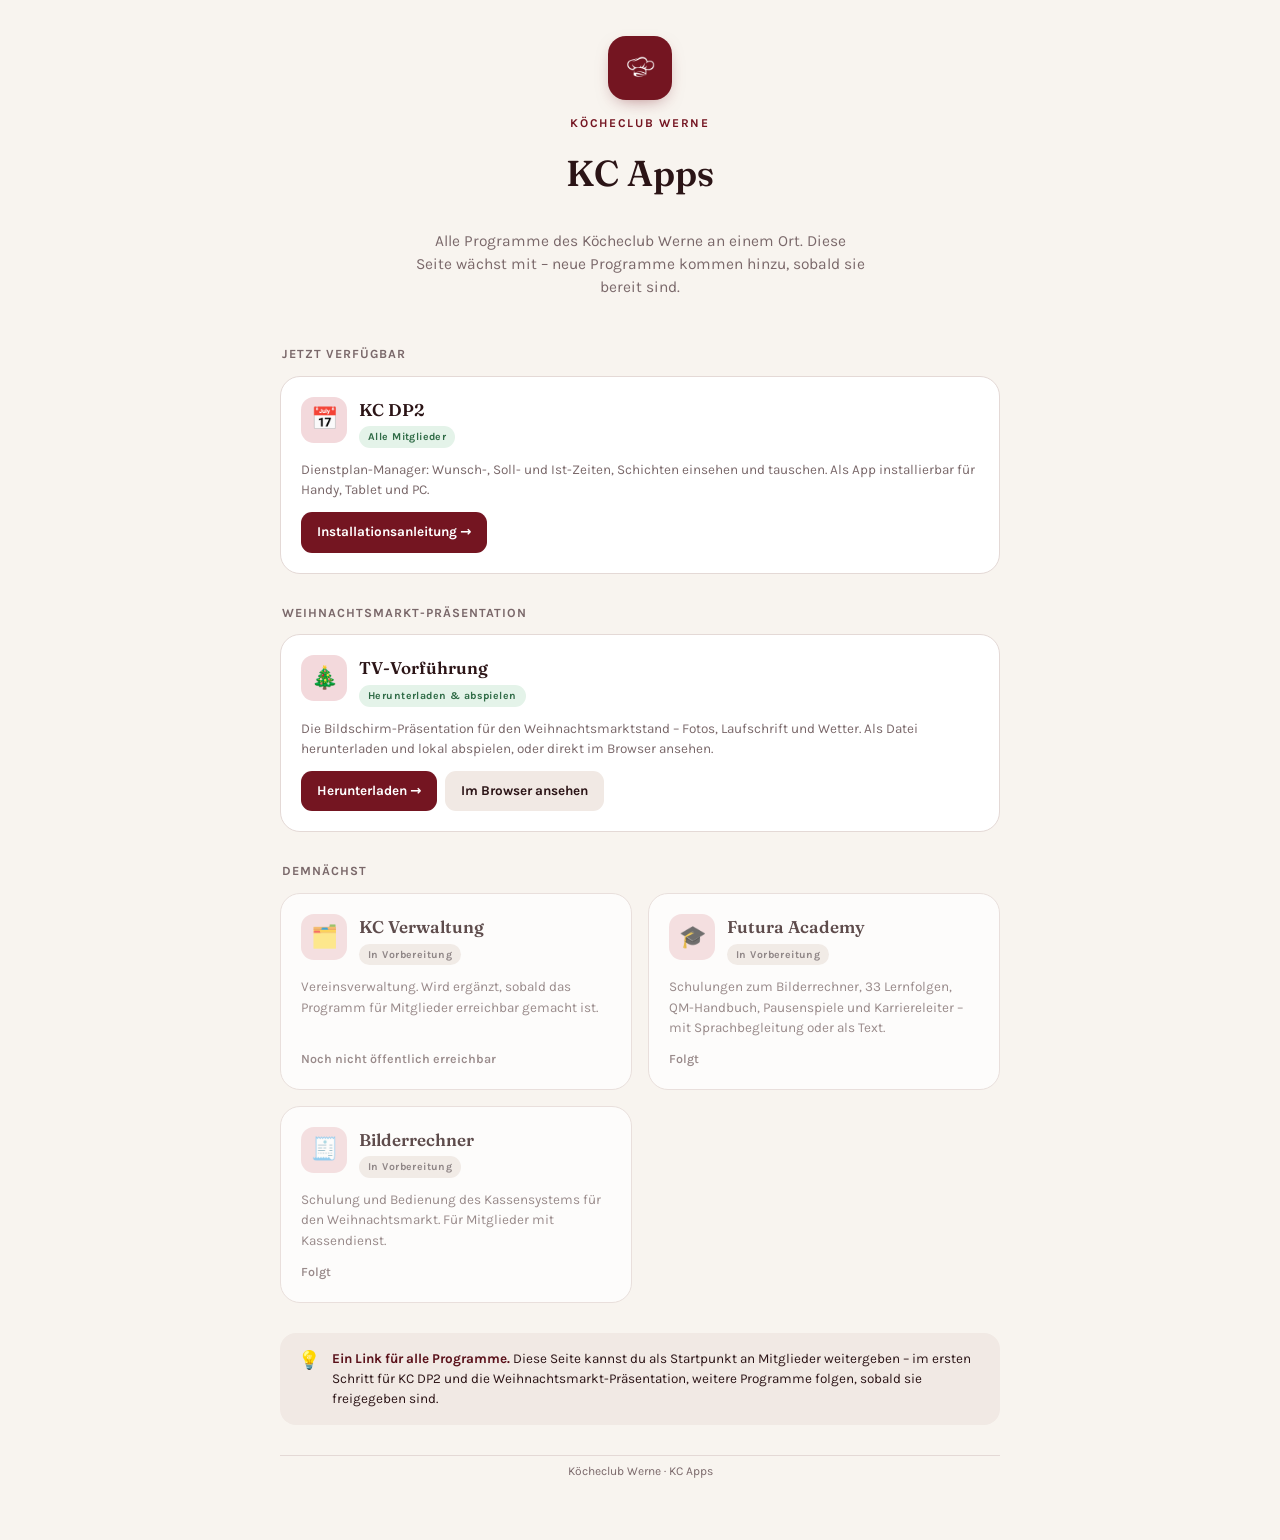
==== index.html @ c74a0f67 "KC Apps: zentrale Startseite fuer alle Koecheclub-Werne-Programme - index.html: Uebersicht aller Pro" ====
<!doctype html>
<html lang="de">
<head>
<meta charset="utf-8">
<meta name="viewport" content="width=device-width,initial-scale=1">
<title>KC Apps</title>
<link rel="preconnect" href="https://fonts.googleapis.com">
<link rel="preconnect" href="https://fonts.gstatic.com" crossorigin>
<link rel="stylesheet" href="https://fonts.googleapis.com/css2?family=Fraunces:opsz,wght@9..144,500;9..144,600;9..144,700&family=Karla:wght@400;500;600;700&display=swap">
<style>
  :root{
    --bg:#f8f4ef;
    --surface:#ffffff;
    --surface-2:#f1e9e4;
    --border:#e4d9d6;
    --text:#2b1416;
    --text-muted:#7a686a;
    --accent:#741521;
    --accent-strong:#591019;
    --accent-soft:#f3d9dc;
    --accent-ink:#ffffff;
    --focus:#a3495a;
    --badge-all:#2f6b46;--badge-all-bg:#e4f3e9;
    --badge-role:#8a5a0f;--badge-role-bg:#fdf1de;
    --badge-soon:#6d6264;--badge-soon-bg:#efe8e4;
  }
  @media (prefers-color-scheme: dark){
    :root:not([data-theme="light"]){
      --bg:#1c1214;--surface:#241619;--surface-2:#2c1a1e;--border:#3d262a;
      --text:#f3e9e7;--text-muted:#c1a3a6;
      --accent:#ef8598;--accent-strong:#f6aab6;--accent-soft:#3a2226;--accent-ink:#2b1416;
      --focus:#f6aab6;
      --badge-all:#8fd4a8;--badge-all-bg:#1c3324;
      --badge-role:#f0c584;--badge-role-bg:#3a2c14;
      --badge-soon:#b7a6a8;--badge-soon-bg:#2e2023;
    }
  }
  :root[data-theme="dark"]{
    --bg:#1c1214;--surface:#241619;--surface-2:#2c1a1e;--border:#3d262a;
    --text:#f3e9e7;--text-muted:#c1a3a6;
    --accent:#ef8598;--accent-strong:#f6aab6;--accent-soft:#3a2226;--accent-ink:#2b1416;
    --focus:#f6aab6;
    --badge-all:#8fd4a8;--badge-all-bg:#1c3324;
    --badge-role:#f0c584;--badge-role-bg:#3a2c14;
    --badge-soon:#b7a6a8;--badge-soon-bg:#2e2023;
  }

  *{box-sizing:border-box}
  body{margin:0;background:var(--bg);color:var(--text);font-family:"Karla",system-ui,-apple-system,"Segoe UI",sans-serif;line-height:1.5}
  h1,h2,h3{font-family:"Fraunces",Georgia,serif;text-wrap:balance;margin:0}
  .page{max-width:760px;margin:0 auto;padding:28px 20px 60px;display:flex;flex-direction:column;gap:30px}

  .hero{display:flex;flex-direction:column;align-items:center;text-align:center;gap:14px;padding-top:8px}
  .mark{width:64px;height:64px;border-radius:18px;background:var(--accent);color:var(--accent-ink);display:grid;place-items:center;box-shadow:0 6px 18px -8px color-mix(in srgb, var(--accent) 60%, transparent)}
  .mark img{width:38px;height:auto;display:block}
  .eyebrow{font-size:12px;font-weight:700;letter-spacing:.14em;text-transform:uppercase;color:var(--accent)}
  h1{font-size:clamp(28px,5vw,36px);font-weight:600}
  .sub{max-width:50ch;color:var(--text-muted);font-size:15.5px}

  .section-label{font-size:12.5px;font-weight:700;letter-spacing:.08em;text-transform:uppercase;color:var(--text-muted);padding-left:2px}

  .apps{display:grid;grid-template-columns:1fr 1fr;gap:16px}
  .apps.single{grid-template-columns:1fr}
  @media (max-width:600px){.apps{grid-template-columns:1fr}}

  .card{
    background:var(--surface);border:1px solid var(--border);border-radius:20px;
    padding:20px;display:flex;flex-direction:column;gap:12px;
  }
  .card-top{display:flex;align-items:flex-start;gap:12px}
  .card-icon{width:46px;height:46px;border-radius:13px;background:var(--accent-soft);display:grid;place-items:center;font-size:22px;flex:none}
  .card-heading{display:flex;flex-direction:column;gap:4px;min-width:0}
  .card-heading h2{font-size:17px;font-weight:600}
  .badge{align-self:flex-start;font-size:10.5px;font-weight:700;letter-spacing:.04em;padding:3px 9px;border-radius:999px}
  .badge.all{color:var(--badge-all);background:var(--badge-all-bg)}
  .badge.role{color:var(--badge-role);background:var(--badge-role-bg)}
  .badge.soon{color:var(--badge-soon);background:var(--badge-soon-bg)}
  .card p.desc{margin:0;font-size:13.5px;color:var(--text-muted);flex:1}
  .card-actions{display:flex;gap:8px;flex-wrap:wrap;margin-top:auto}
  .btn{
    display:inline-flex;align-items:center;gap:6px;background:var(--accent);color:var(--accent-ink);
    text-decoration:none;font-weight:700;font-size:13.5px;padding:10px 16px;border-radius:11px;border:0;cursor:pointer;
  }
  .btn:hover{background:var(--accent-strong)}
  .btn:focus-visible{outline:3px solid var(--focus);outline-offset:2px}
  .btn.secondary{background:var(--surface-2);color:var(--text)}

  .card.soon{opacity:.75}
  .card.soon .card-actions{color:var(--text-muted);font-size:12.5px;font-weight:600}

  .note{
    display:flex;gap:12px;background:var(--surface-2);border-radius:16px;padding:16px 18px;
    font-size:13.5px;color:var(--text)
  }
  .note b{color:var(--accent-strong)}
  .note-icon{font-size:18px;line-height:1.3}

  footer{text-align:center;color:var(--text-muted);font-size:12px;padding-top:6px;border-top:1px solid var(--border)}
</style>

<div class="page">

  <div class="hero">
    <div class="mark"><img src="assets/kc-kochmuetze-weiss.webp" alt="Köcheclub Werne Logo"></div>
    <div class="eyebrow">Köcheclub Werne</div>
    <h1>KC Apps</h1>
    <p class="sub">Alle Programme des Köcheclub Werne an einem Ort. Diese Seite wächst mit – neue Programme kommen hinzu, sobald sie bereit sind.</p>
  </div>

  <div>
    <div class="section-label" style="margin-bottom:12px">Jetzt verfügbar</div>
    <div class="apps single">

      <div class="card">
        <div class="card-top">
          <div class="card-icon">📅</div>
          <div class="card-heading">
            <h2>KC DP2</h2>
            <span class="badge all">Alle Mitglieder</span>
          </div>
        </div>
        <p class="desc">Dienstplan-Manager: Wunsch-, Soll- und Ist-Zeiten, Schichten einsehen und tauschen. Als App installierbar für Handy, Tablet und PC.</p>
        <div class="card-actions">
          <a class="btn" href="dp2/">Installationsanleitung →</a>
        </div>
      </div>

    </div>
  </div>

  <div>
    <div class="section-label" style="margin-bottom:12px">Weihnachtsmarkt-Präsentation</div>
    <div class="apps single">

      <div class="card">
        <div class="card-top">
          <div class="card-icon">🎄</div>
          <div class="card-heading">
            <h2>TV-Vorführung</h2>
            <span class="badge all">Herunterladen &amp; abspielen</span>
          </div>
        </div>
        <p class="desc">Die Bildschirm-Präsentation für den Weihnachtsmarktstand – Fotos, Laufschrift und Wetter. Als Datei herunterladen und lokal abspielen, oder direkt im Browser ansehen.</p>
        <div class="card-actions">
          <a class="btn" href="https://github.com/Sire65/WM-Pr-s./archive/refs/heads/main.zip">Herunterladen →</a>
          <a class="btn secondary" href="https://sire65.github.io/WM-Pr-s./KC_TV_START.html" target="_blank" rel="noopener">Im Browser ansehen</a>
        </div>
      </div>

    </div>
  </div>

  <div>
    <div class="section-label" style="margin-bottom:12px">Demnächst</div>
    <div class="apps">

      <div class="card soon">
        <div class="card-top">
          <div class="card-icon">🗂️</div>
          <div class="card-heading">
            <h2>KC Verwaltung</h2>
            <span class="badge soon">In Vorbereitung</span>
          </div>
        </div>
        <p class="desc">Vereinsverwaltung. Wird ergänzt, sobald das Programm für Mitglieder erreichbar gemacht ist.</p>
        <div class="card-actions">Noch nicht öffentlich erreichbar</div>
      </div>

      <div class="card soon">
        <div class="card-top">
          <div class="card-icon">🎓</div>
          <div class="card-heading">
            <h2>Futura Academy</h2>
            <span class="badge soon">In Vorbereitung</span>
          </div>
        </div>
        <p class="desc">Schulungen zum Bilderrechner, 33 Lernfolgen, QM-Handbuch, Pausenspiele und Karriereleiter – mit Sprachbegleitung oder als Text.</p>
        <div class="card-actions">Folgt</div>
      </div>

      <div class="card soon">
        <div class="card-top">
          <div class="card-icon">🧾</div>
          <div class="card-heading">
            <h2>Bilderrechner</h2>
            <span class="badge soon">In Vorbereitung</span>
          </div>
        </div>
        <p class="desc">Schulung und Bedienung des Kassensystems für den Weihnachtsmarkt. Für Mitglieder mit Kassendienst.</p>
        <div class="card-actions">Folgt</div>
      </div>

    </div>
  </div>

  <div class="note">
    <div class="note-icon">💡</div>
    <div><b>Ein Link für alle Programme.</b> Diese Seite kannst du als Startpunkt an Mitglieder weitergeben – im ersten Schritt für KC DP2 und die Weihnachtsmarkt-Präsentation, weitere Programme folgen, sobald sie freigegeben sind.</div>
  </div>

  <footer>Köcheclub Werne · KC Apps</footer>

</div>

</body>
</html>
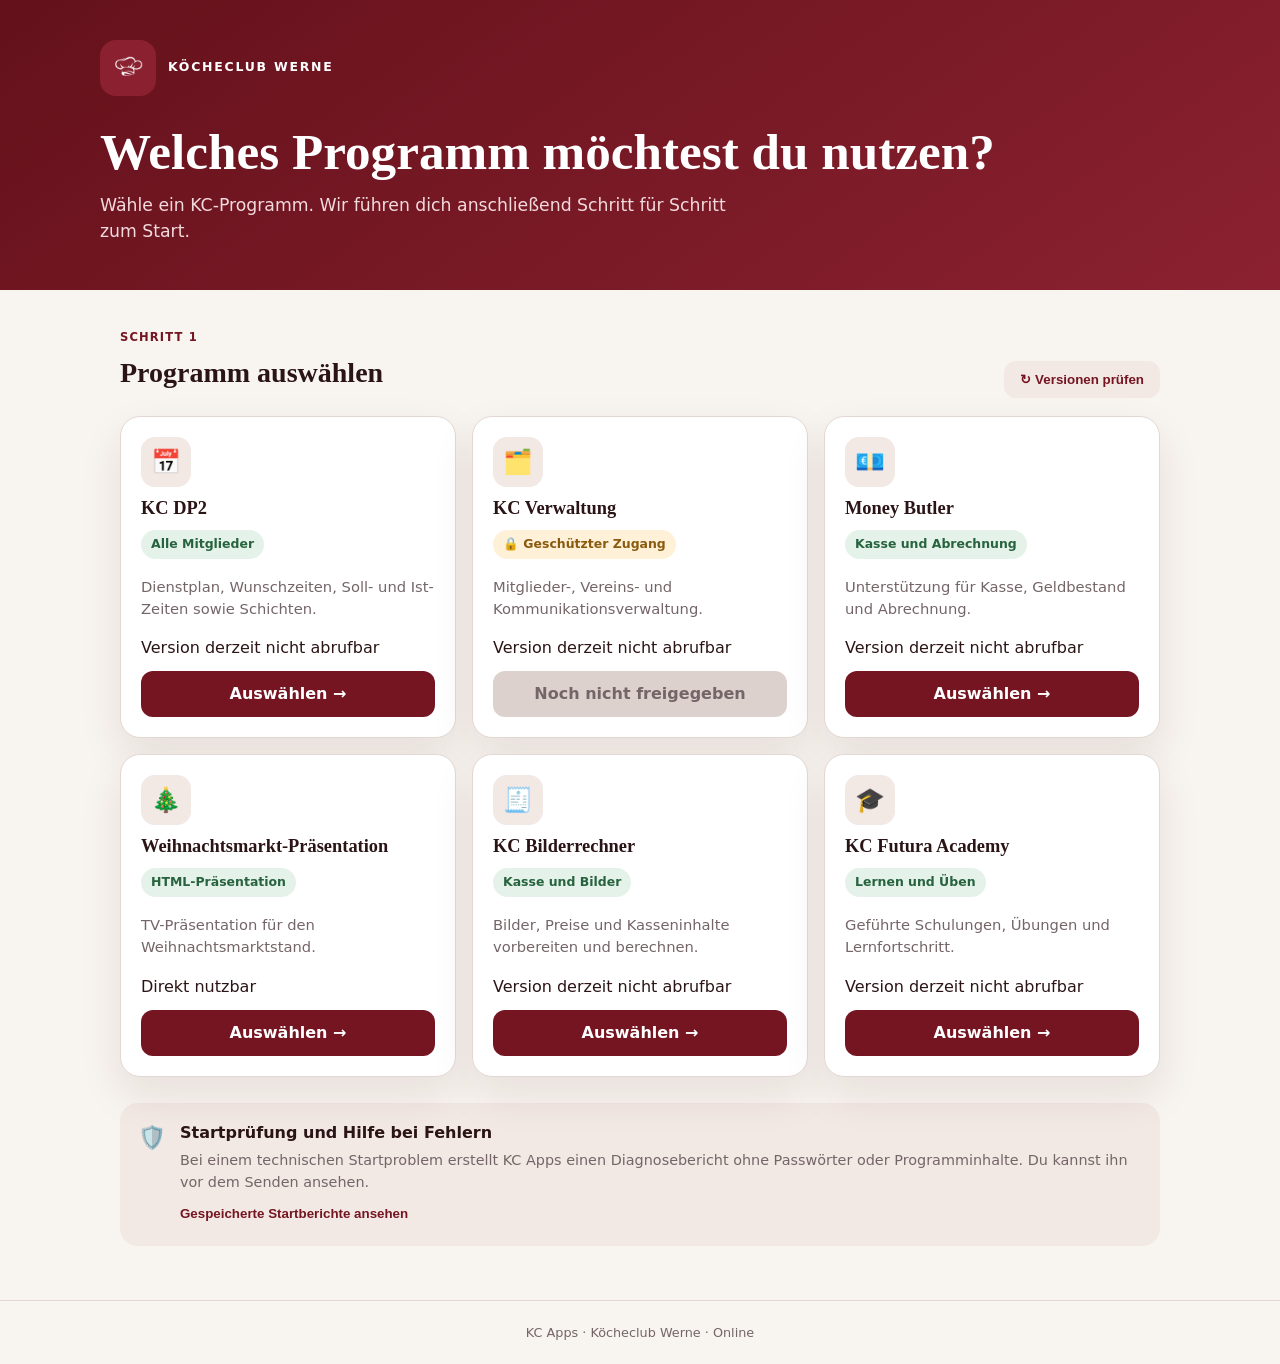
==== commit ba6fe6fc: "Build common KC program launcher" ====
--- a/index.html
+++ b/index.html
@@ -1,206 +1 @@
-<!doctype html>
-<html lang="de">
-<head>
-<meta charset="utf-8">
-<meta name="viewport" content="width=device-width,initial-scale=1">
-<title>KC Apps</title>
-<link rel="preconnect" href="https://fonts.googleapis.com">
-<link rel="preconnect" href="https://fonts.gstatic.com" crossorigin>
-<link rel="stylesheet" href="https://fonts.googleapis.com/css2?family=Fraunces:opsz,wght@9..144,500;9..144,600;9..144,700&family=Karla:wght@400;500;600;700&display=swap">
-<style>
-  :root{
-    --bg:#f8f4ef;
-    --surface:#ffffff;
-    --surface-2:#f1e9e4;
-    --border:#e4d9d6;
-    --text:#2b1416;
-    --text-muted:#7a686a;
-    --accent:#741521;
-    --accent-strong:#591019;
-    --accent-soft:#f3d9dc;
-    --accent-ink:#ffffff;
-    --focus:#a3495a;
-    --badge-all:#2f6b46;--badge-all-bg:#e4f3e9;
-    --badge-role:#8a5a0f;--badge-role-bg:#fdf1de;
-    --badge-soon:#6d6264;--badge-soon-bg:#efe8e4;
-  }
-  @media (prefers-color-scheme: dark){
-    :root:not([data-theme="light"]){
-      --bg:#1c1214;--surface:#241619;--surface-2:#2c1a1e;--border:#3d262a;
-      --text:#f3e9e7;--text-muted:#c1a3a6;
-      --accent:#ef8598;--accent-strong:#f6aab6;--accent-soft:#3a2226;--accent-ink:#2b1416;
-      --focus:#f6aab6;
-      --badge-all:#8fd4a8;--badge-all-bg:#1c3324;
-      --badge-role:#f0c584;--badge-role-bg:#3a2c14;
-      --badge-soon:#b7a6a8;--badge-soon-bg:#2e2023;
-    }
-  }
-  :root[data-theme="dark"]{
-    --bg:#1c1214;--surface:#241619;--surface-2:#2c1a1e;--border:#3d262a;
-    --text:#f3e9e7;--text-muted:#c1a3a6;
-    --accent:#ef8598;--accent-strong:#f6aab6;--accent-soft:#3a2226;--accent-ink:#2b1416;
-    --focus:#f6aab6;
-    --badge-all:#8fd4a8;--badge-all-bg:#1c3324;
-    --badge-role:#f0c584;--badge-role-bg:#3a2c14;
-    --badge-soon:#b7a6a8;--badge-soon-bg:#2e2023;
-  }
-
-  *{box-sizing:border-box}
-  body{margin:0;background:var(--bg);color:var(--text);font-family:"Karla",system-ui,-apple-system,"Segoe UI",sans-serif;line-height:1.5}
-  h1,h2,h3{font-family:"Fraunces",Georgia,serif;text-wrap:balance;margin:0}
-  .page{max-width:760px;margin:0 auto;padding:28px 20px 60px;display:flex;flex-direction:column;gap:30px}
-
-  .hero{display:flex;flex-direction:column;align-items:center;text-align:center;gap:14px;padding-top:8px}
-  .mark{width:64px;height:64px;border-radius:18px;background:var(--accent);color:var(--accent-ink);display:grid;place-items:center;box-shadow:0 6px 18px -8px color-mix(in srgb, var(--accent) 60%, transparent)}
-  .mark img{width:38px;height:auto;display:block}
-  .eyebrow{font-size:12px;font-weight:700;letter-spacing:.14em;text-transform:uppercase;color:var(--accent)}
-  h1{font-size:clamp(28px,5vw,36px);font-weight:600}
-  .sub{max-width:50ch;color:var(--text-muted);font-size:15.5px}
-
-  .section-label{font-size:12.5px;font-weight:700;letter-spacing:.08em;text-transform:uppercase;color:var(--text-muted);padding-left:2px}
-
-  .apps{display:grid;grid-template-columns:1fr 1fr;gap:16px}
-  .apps.single{grid-template-columns:1fr}
-  @media (max-width:600px){.apps{grid-template-columns:1fr}}
-
-  .card{
-    background:var(--surface);border:1px solid var(--border);border-radius:20px;
-    padding:20px;display:flex;flex-direction:column;gap:12px;
-  }
-  .card-top{display:flex;align-items:flex-start;gap:12px}
-  .card-icon{width:46px;height:46px;border-radius:13px;background:var(--accent-soft);display:grid;place-items:center;font-size:22px;flex:none}
-  .card-heading{display:flex;flex-direction:column;gap:4px;min-width:0}
-  .card-heading h2{font-size:17px;font-weight:600}
-  .badge{align-self:flex-start;font-size:10.5px;font-weight:700;letter-spacing:.04em;padding:3px 9px;border-radius:999px}
-  .badge.all{color:var(--badge-all);background:var(--badge-all-bg)}
-  .badge.role{color:var(--badge-role);background:var(--badge-role-bg)}
-  .badge.soon{color:var(--badge-soon);background:var(--badge-soon-bg)}
-  .card p.desc{margin:0;font-size:13.5px;color:var(--text-muted);flex:1}
-  .card-actions{display:flex;gap:8px;flex-wrap:wrap;margin-top:auto}
-  .btn{
-    display:inline-flex;align-items:center;gap:6px;background:var(--accent);color:var(--accent-ink);
-    text-decoration:none;font-weight:700;font-size:13.5px;padding:10px 16px;border-radius:11px;border:0;cursor:pointer;
-  }
-  .btn:hover{background:var(--accent-strong)}
-  .btn:focus-visible{outline:3px solid var(--focus);outline-offset:2px}
-  .btn.secondary{background:var(--surface-2);color:var(--text)}
-
-  .card.soon{opacity:.75}
-  .card.soon .card-actions{color:var(--text-muted);font-size:12.5px;font-weight:600}
-
-  .note{
-    display:flex;gap:12px;background:var(--surface-2);border-radius:16px;padding:16px 18px;
-    font-size:13.5px;color:var(--text)
-  }
-  .note b{color:var(--accent-strong)}
-  .note-icon{font-size:18px;line-height:1.3}
-
-  footer{text-align:center;color:var(--text-muted);font-size:12px;padding-top:6px;border-top:1px solid var(--border)}
-</style>
-
-<div class="page">
-
-  <div class="hero">
-    <div class="mark"><img src="assets/kc-kochmuetze-weiss.webp" alt="Köcheclub Werne Logo"></div>
-    <div class="eyebrow">Köcheclub Werne</div>
-    <h1>KC Apps</h1>
-    <p class="sub">Alle Programme des Köcheclub Werne an einem Ort. Diese Seite wächst mit – neue Programme kommen hinzu, sobald sie bereit sind.</p>
-  </div>
-
-  <div>
-    <div class="section-label" style="margin-bottom:12px">Jetzt verfügbar</div>
-    <div class="apps single">
-
-      <div class="card">
-        <div class="card-top">
-          <div class="card-icon">📅</div>
-          <div class="card-heading">
-            <h2>KC DP2</h2>
-            <span class="badge all">Alle Mitglieder</span>
-          </div>
-        </div>
-        <p class="desc">Dienstplan-Manager: Wunsch-, Soll- und Ist-Zeiten, Schichten einsehen und tauschen. Als App installierbar für Handy, Tablet und PC.</p>
-        <div class="card-actions">
-          <a class="btn" href="dp2/">Installationsanleitung →</a>
-        </div>
-      </div>
-
-    </div>
-  </div>
-
-  <div>
-    <div class="section-label" style="margin-bottom:12px">Weihnachtsmarkt-Präsentation</div>
-    <div class="apps single">
-
-      <div class="card">
-        <div class="card-top">
-          <div class="card-icon">🎄</div>
-          <div class="card-heading">
-            <h2>TV-Vorführung</h2>
-            <span class="badge all">Herunterladen &amp; abspielen</span>
-          </div>
-        </div>
-        <p class="desc">Die Bildschirm-Präsentation für den Weihnachtsmarktstand – Fotos, Laufschrift und Wetter. Als Datei herunterladen und lokal abspielen, oder direkt im Browser ansehen.</p>
-        <div class="card-actions">
-          <a class="btn" href="https://github.com/Sire65/WM-Pr-s./archive/refs/heads/main.zip">Herunterladen →</a>
-          <a class="btn secondary" href="https://sire65.github.io/WM-Pr-s./KC_TV_START.html" target="_blank" rel="noopener">Im Browser ansehen</a>
-        </div>
-      </div>
-
-    </div>
-  </div>
-
-  <div>
-    <div class="section-label" style="margin-bottom:12px">Demnächst</div>
-    <div class="apps">
-
-      <div class="card soon">
-        <div class="card-top">
-          <div class="card-icon">🗂️</div>
-          <div class="card-heading">
-            <h2>KC Verwaltung</h2>
-            <span class="badge soon">In Vorbereitung</span>
-          </div>
-        </div>
-        <p class="desc">Vereinsverwaltung. Wird ergänzt, sobald das Programm für Mitglieder erreichbar gemacht ist.</p>
-        <div class="card-actions">Noch nicht öffentlich erreichbar</div>
-      </div>
-
-      <div class="card soon">
-        <div class="card-top">
-          <div class="card-icon">🎓</div>
-          <div class="card-heading">
-            <h2>Futura Academy</h2>
-            <span class="badge soon">In Vorbereitung</span>
-          </div>
-        </div>
-        <p class="desc">Schulungen zum Bilderrechner, 33 Lernfolgen, QM-Handbuch, Pausenspiele und Karriereleiter – mit Sprachbegleitung oder als Text.</p>
-        <div class="card-actions">Folgt</div>
-      </div>
-
-      <div class="card soon">
-        <div class="card-top">
-          <div class="card-icon">🧾</div>
-          <div class="card-heading">
-            <h2>Bilderrechner</h2>
-            <span class="badge soon">In Vorbereitung</span>
-          </div>
-        </div>
-        <p class="desc">Schulung und Bedienung des Kassensystems für den Weihnachtsmarkt. Für Mitglieder mit Kassendienst.</p>
-        <div class="card-actions">Folgt</div>
-      </div>
-
-    </div>
-  </div>
-
-  <div class="note">
-    <div class="note-icon">💡</div>
-    <div><b>Ein Link für alle Programme.</b> Diese Seite kannst du als Startpunkt an Mitglieder weitergeben – im ersten Schritt für KC DP2 und die Weihnachtsmarkt-Präsentation, weitere Programme folgen, sobald sie freigegeben sind.</div>
-  </div>
-
-  <footer>Köcheclub Werne · KC Apps</footer>
-
-</div>
-
-</body>
-</html>
+<!doctype html><html lang="de"><head><meta charset="utf-8"><meta name="viewport" content="width=device-width,initial-scale=1"><title>KC Programme</title><link rel="stylesheet" href="assets/styles.css"></head><body><header class="hero"><div class="brand"><img src="assets/kc-kochmuetze-weiss.webp" alt=""><span>KÖCHECLUB WERNE</span></div><h1>Welches Programm möchtest du nutzen?</h1><p>Wähle ein KC-Programm. Wir führen dich anschließend Schritt für Schritt zum Start.</p></header><main class="wrap"><div class="section-head"><div><span class="step">Schritt 1</span><h2>Programm auswählen</h2></div><button class="quiet" id="refresh">↻ Versionen prüfen</button></div><div id="apps" class="apps">Programme werden geladen …</div><section class="info"><span>🛡️</span><div><strong>Startprüfung und Hilfe bei Fehlern</strong><p>Bei einem technischen Startproblem erstellt KC Apps einen Diagnosebericht ohne Passwörter oder Programminhalte. Du kannst ihn vor dem Senden ansehen.</p><button class="text-button" id="reports">Gespeicherte Startberichte ansehen</button></div></section></main><footer>KC Apps · Köcheclub Werne · <span id="online">Verbindung wird geprüft</span></footer><dialog id="report-dialog"><form method="dialog"><div class="dialog-head"><h2>Startberichte auf diesem Gerät</h2><button class="icon-button">×</button></div><div id="report-list"></div><button class="button secondary">Schließen</button></form></dialog><script src="assets/start-report.js"></script><script src="assets/app.js"></script></body></html>
--- a/assets/styles.css
+++ b/assets/styles.css
@@ -0,0 +1 @@
+:root{--wine:#741521;--wine2:#561018;--cream:#f8f4ef;--paper:#fff;--ink:#2b1416;--muted:#746568;--line:#e3d7d2;--soft:#f2e8e4;--green:#27633f;--greenbg:#e5f2e9;--amber:#8a5a0f;--amberbg:#fff1d7;--shadow:0 18px 44px #3e191e17}*{box-sizing:border-box}body{margin:0;background:var(--cream);color:var(--ink);font:16px/1.5 system-ui,-apple-system,"Segoe UI",sans-serif}h1,h2{font-family:Georgia,serif;margin:.15em 0}h1{font-size:clamp(2rem,6vw,3.2rem);line-height:1.06}h2{font-size:clamp(1.35rem,3vw,1.75rem)}p{margin:.35rem 0}.hero{background:linear-gradient(145deg,#64111b,#8b2130);color:#fff;padding:38px max(20px,calc((100% - 1080px)/2));min-height:290px;display:flex;flex-direction:column;justify-content:center;position:relative}.hero.compact{min-height:230px}.hero>p{max-width:650px;color:#f3dadd;font-size:1.08rem}.brand{display:flex;align-items:center;gap:12px;font-weight:800;letter-spacing:.14em;font-size:.78rem;margin-bottom:22px}.brand img{width:56px;height:56px;object-fit:contain;background:#8b2130;border-radius:16px;padding:9px}.back{color:#fff;position:absolute;top:18px;text-decoration:none;font-weight:700}.wrap{max-width:1080px;margin:0 auto;padding:34px 20px 54px}.install-wrap{max-width:780px}.section-head{display:flex;justify-content:space-between;gap:15px;align-items:end;margin-bottom:18px}.step{color:var(--wine);font-weight:800;text-transform:uppercase;letter-spacing:.1em;font-size:.72rem}.apps{display:grid;grid-template-columns:repeat(3,1fr);gap:16px}.card,.panel{background:var(--paper);border:1px solid var(--line);border-radius:20px;padding:20px;box-shadow:var(--shadow)}.card{display:flex;flex-direction:column;gap:11px;min-height:255px}.card-icon{width:50px;height:50px;border-radius:14px;background:var(--soft);display:grid;place-items:center;font-size:1.5rem}.card h3{font:700 1.15rem Georgia,serif;margin:0}.card p{color:var(--muted);font-size:.92rem;flex:1}.badge,.version{display:inline-flex;align-self:flex-start;padding:5px 10px;border-radius:99px;background:var(--greenbg);color:var(--green);font-size:.78rem;font-weight:800}.badge.locked{background:var(--amberbg);color:var(--amber)}.version{margin:8px 0 16px}.button,.quiet{border:0;border-radius:12px;padding:11px 16px;font-weight:800;cursor:pointer;text-decoration:none;display:inline-flex;justify-content:center;background:var(--wine);color:#fff}.button:hover,.quiet:hover{background:var(--wine2)}.button.secondary,.quiet{background:var(--soft);color:var(--wine)}.card .button{width:100%}.button.disabled{pointer-events:none;background:#ddd1cd;color:#746568}.info{margin-top:26px;background:var(--soft);border-radius:18px;padding:18px;display:flex;gap:14px}.info>span{font-size:1.4rem}.info p{color:var(--muted);font-size:.9rem}.text-button{border:0;background:none;color:var(--wine);font-weight:800;padding:7px 0;cursor:pointer}.panel{margin:18px 0}.muted,.small{color:var(--muted)}.small{font-size:.85rem}.devices{display:grid;grid-template-columns:repeat(3,1fr);gap:10px;margin-top:16px}.devices button{border:2px solid var(--line);background:#fff;border-radius:14px;padding:14px 8px;font-size:1.3rem;cursor:pointer}.devices strong,.devices small{display:block;font-size:.87rem}.devices small{font-weight:400;color:var(--muted)}.devices button.active{border-color:var(--wine);background:#f7e6e8;color:var(--wine)}.instructions{background:var(--soft);border-radius:14px;padding:15px;margin-bottom:16px}.instructions ol{margin:5px 0;padding-left:22px}.actions{display:flex;gap:10px;flex-wrap:wrap}.progress{height:9px;background:#e6dcd8;border-radius:99px;overflow:hidden}.progress div{width:34%;height:100%;background:var(--wine);transition:width .25s}.progress-labels{display:grid;grid-template-columns:repeat(3,1fr);padding:0;margin:7px 0 20px;list-style:none;font-size:.78rem;color:var(--muted)}.progress-labels li:nth-child(2){text-align:center}.progress-labels li:nth-child(3){text-align:right}.progress-labels .active{color:var(--wine);font-weight:800}footer{text-align:center;border-top:1px solid var(--line);padding:22px;color:var(--muted);font-size:.8rem}.hidden{display:none!important}dialog{border:0;border-radius:20px;max-width:680px;width:calc(100% - 30px);box-shadow:0 30px 80px #32101855;padding:22px}dialog::backdrop{background:#26080d99}.dialog-head{display:flex;justify-content:space-between;align-items:center}.icon-button{font-size:1.8rem;border:0;background:none;cursor:pointer}pre{white-space:pre-wrap;background:#f5f1ee;padding:14px;border-radius:12px;max-height:55vh;overflow:auto}.report-item{padding:12px;border-bottom:1px solid var(--line);font-size:.9rem}@media(max-width:800px){.apps{grid-template-columns:repeat(2,1fr)}}@media(max-width:560px){.apps{grid-template-columns:1fr}.section-head{align-items:flex-start;flex-direction:column}.devices{grid-template-columns:1fr 1fr}.devices button:last-child{grid-column:1/-1}.card{min-height:0}.actions .button{flex:1}}
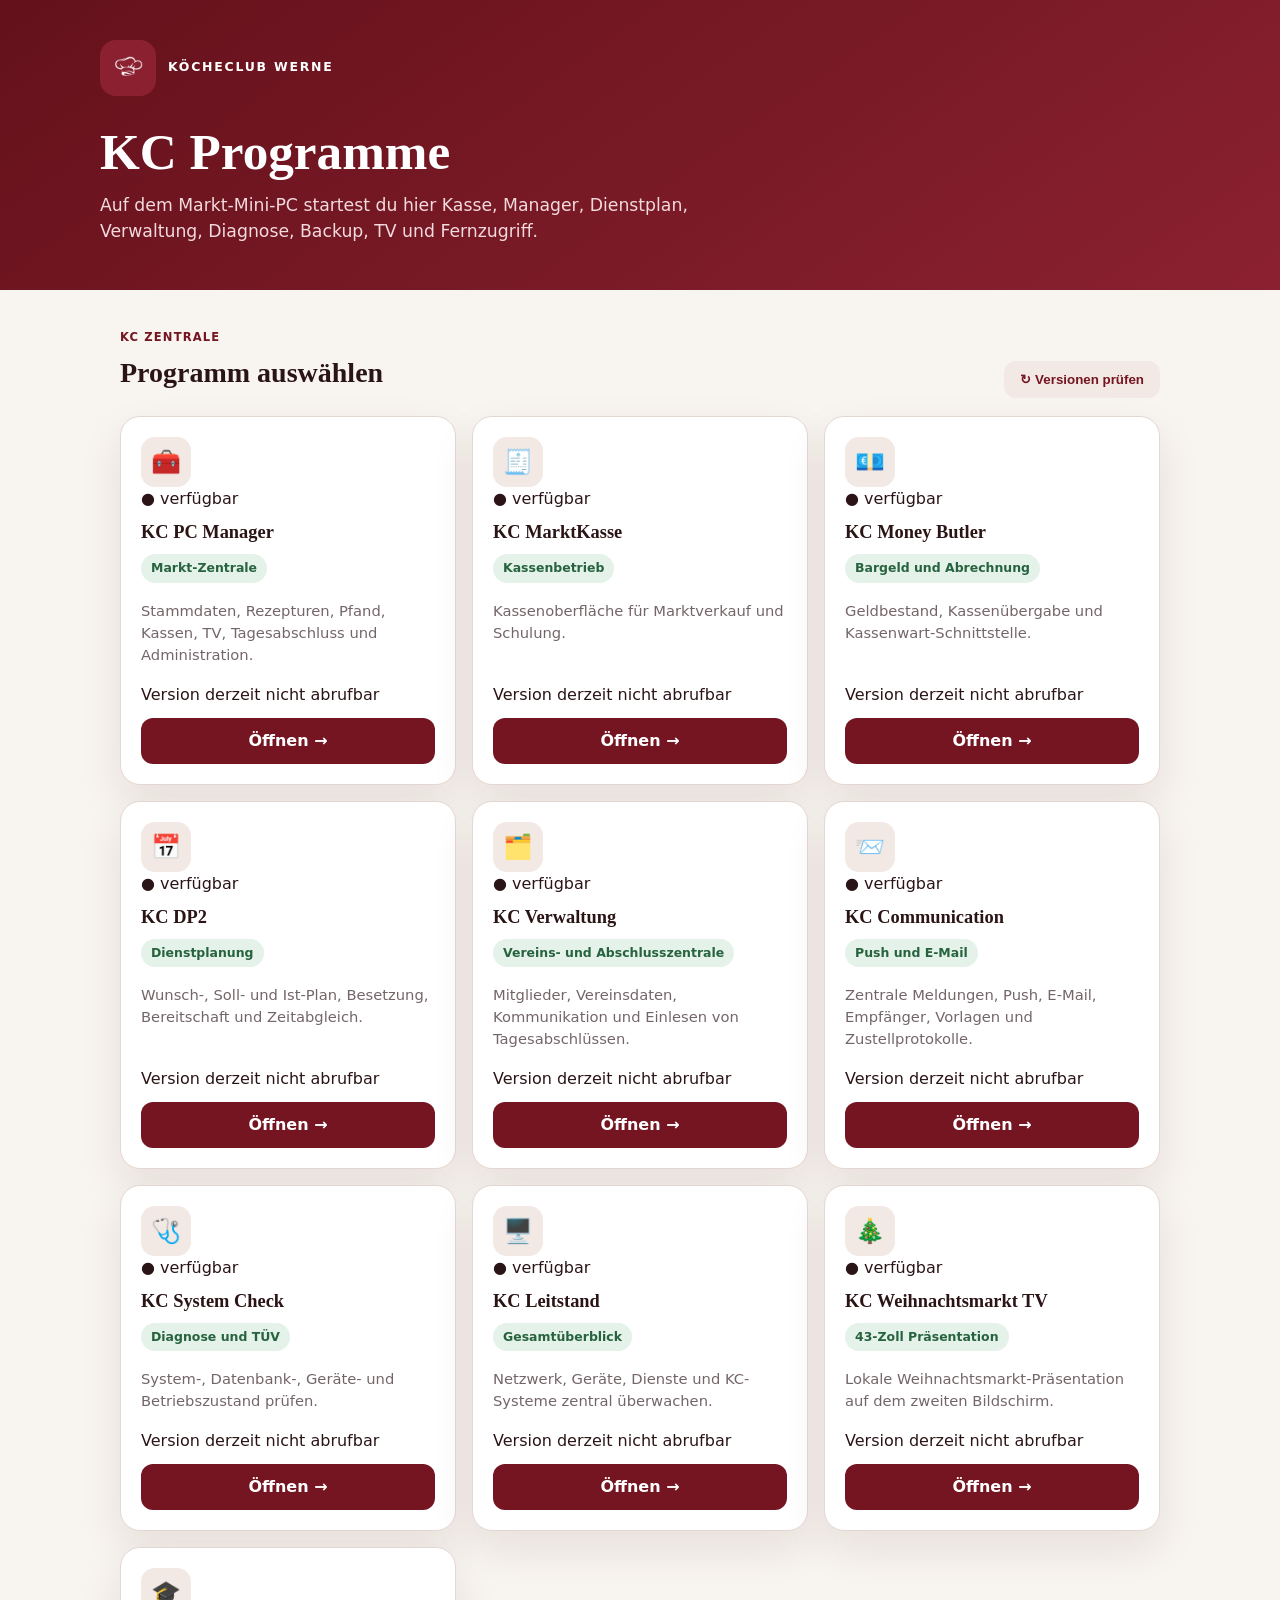
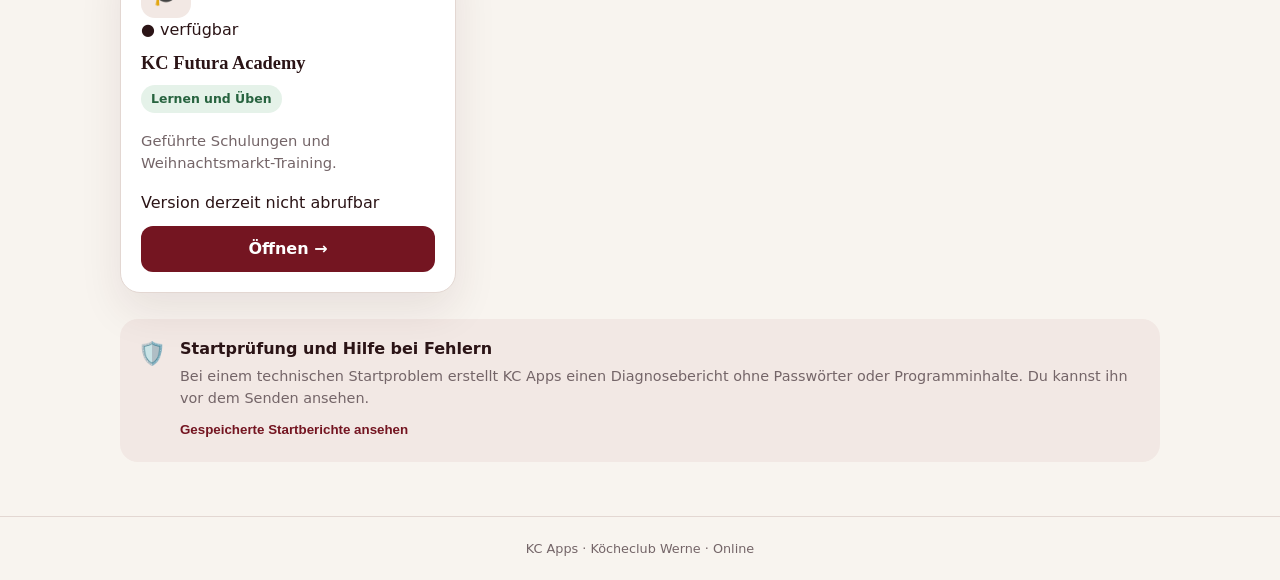
==== commit 594e6e51: "KC Start: Startseite als Markt-Mini-PC Zentrale ausrichten" ====
--- a/index.html
+++ b/index.html
@@ -1 +1 @@
-<!doctype html><html lang="de"><head><meta charset="utf-8"><meta name="viewport" content="width=device-width,initial-scale=1"><title>KC Programme</title><link rel="stylesheet" href="assets/styles.css"></head><body><header class="hero"><div class="brand"><img src="assets/kc-kochmuetze-weiss.webp" alt=""><span>KÖCHECLUB WERNE</span></div><h1>Welches Programm möchtest du nutzen?</h1><p>Wähle ein KC-Programm. Wir führen dich anschließend Schritt für Schritt zum Start.</p></header><main class="wrap"><div class="section-head"><div><span class="step">Schritt 1</span><h2>Programm auswählen</h2></div><button class="quiet" id="refresh">↻ Versionen prüfen</button></div><div id="apps" class="apps">Programme werden geladen …</div><section class="info"><span>🛡️</span><div><strong>Startprüfung und Hilfe bei Fehlern</strong><p>Bei einem technischen Startproblem erstellt KC Apps einen Diagnosebericht ohne Passwörter oder Programminhalte. Du kannst ihn vor dem Senden ansehen.</p><button class="text-button" id="reports">Gespeicherte Startberichte ansehen</button></div></section></main><footer>KC Apps · Köcheclub Werne · <span id="online">Verbindung wird geprüft</span></footer><dialog id="report-dialog"><form method="dialog"><div class="dialog-head"><h2>Startberichte auf diesem Gerät</h2><button class="icon-button">×</button></div><div id="report-list"></div><button class="button secondary">Schließen</button></form></dialog><script src="assets/start-report.js"></script><script src="assets/app.js"></script></body></html>+<!doctype html><html lang="de"><head><meta charset="utf-8"><meta name="viewport" content="width=device-width,initial-scale=1"><title>KC Programme</title><link rel="stylesheet" href="assets/styles.css"></head><body><header class="hero"><div class="brand"><img src="assets/kc-kochmuetze-weiss.webp" alt=""><span>KÖCHECLUB WERNE</span></div><h1>KC Programme</h1><p>Auf dem Markt-Mini-PC startest du hier Kasse, Manager, Dienstplan, Verwaltung, Diagnose, Backup, TV und Fernzugriff.</p></header><main class="wrap"><section id="mini-summary" class="mini-summary" hidden></section><div class="section-head"><div><span class="step">KC Zentrale</span><h2>Programm auswählen</h2></div><button class="quiet" id="refresh">↻ Versionen prüfen</button></div><div id="apps" class="apps">Programme werden geladen …</div><section class="info"><span>🛡️</span><div><strong>Startprüfung und Hilfe bei Fehlern</strong><p>Bei einem technischen Startproblem erstellt KC Apps einen Diagnosebericht ohne Passwörter oder Programminhalte. Du kannst ihn vor dem Senden ansehen.</p><button class="text-button" id="reports">Gespeicherte Startberichte ansehen</button></div></section></main><footer>KC Apps · Köcheclub Werne · <span id="online">Verbindung wird geprüft</span></footer><dialog id="report-dialog"><form method="dialog"><div class="dialog-head"><h2>Startberichte auf diesem Gerät</h2><button class="icon-button">×</button></div><div id="report-list"></div><button class="button secondary">Schließen</button></form></dialog><script src="assets/start-report.js"></script><script src="assets/app.js"></script></body></html>
--- a/assets/styles.css
+++ b/assets/styles.css
@@ -1 +1 @@
-:root{--wine:#741521;--wine2:#561018;--cream:#f8f4ef;--paper:#fff;--ink:#2b1416;--muted:#746568;--line:#e3d7d2;--soft:#f2e8e4;--green:#27633f;--greenbg:#e5f2e9;--amber:#8a5a0f;--amberbg:#fff1d7;--shadow:0 18px 44px #3e191e17}*{box-sizing:border-box}body{margin:0;background:var(--cream);color:var(--ink);font:16px/1.5 system-ui,-apple-system,"Segoe UI",sans-serif}h1,h2{font-family:Georgia,serif;margin:.15em 0}h1{font-size:clamp(2rem,6vw,3.2rem);line-height:1.06}h2{font-size:clamp(1.35rem,3vw,1.75rem)}p{margin:.35rem 0}.hero{background:linear-gradient(145deg,#64111b,#8b2130);color:#fff;padding:38px max(20px,calc((100% - 1080px)/2));min-height:290px;display:flex;flex-direction:column;justify-content:center;position:relative}.hero.compact{min-height:230px}.hero>p{max-width:650px;color:#f3dadd;font-size:1.08rem}.brand{display:flex;align-items:center;gap:12px;font-weight:800;letter-spacing:.14em;font-size:.78rem;margin-bottom:22px}.brand img{width:56px;height:56px;object-fit:contain;background:#8b2130;border-radius:16px;padding:9px}.back{color:#fff;position:absolute;top:18px;text-decoration:none;font-weight:700}.wrap{max-width:1080px;margin:0 auto;padding:34px 20px 54px}.install-wrap{max-width:780px}.section-head{display:flex;justify-content:space-between;gap:15px;align-items:end;margin-bottom:18px}.step{color:var(--wine);font-weight:800;text-transform:uppercase;letter-spacing:.1em;font-size:.72rem}.apps{display:grid;grid-template-columns:repeat(3,1fr);gap:16px}.card,.panel{background:var(--paper);border:1px solid var(--line);border-radius:20px;padding:20px;box-shadow:var(--shadow)}.card{display:flex;flex-direction:column;gap:11px;min-height:255px}.card-icon{width:50px;height:50px;border-radius:14px;background:var(--soft);display:grid;place-items:center;font-size:1.5rem}.card h3{font:700 1.15rem Georgia,serif;margin:0}.card p{color:var(--muted);font-size:.92rem;flex:1}.badge,.version{display:inline-flex;align-self:flex-start;padding:5px 10px;border-radius:99px;background:var(--greenbg);color:var(--green);font-size:.78rem;font-weight:800}.badge.locked{background:var(--amberbg);color:var(--amber)}.version{margin:8px 0 16px}.button,.quiet{border:0;border-radius:12px;padding:11px 16px;font-weight:800;cursor:pointer;text-decoration:none;display:inline-flex;justify-content:center;background:var(--wine);color:#fff}.button:hover,.quiet:hover{background:var(--wine2)}.button.secondary,.quiet{background:var(--soft);color:var(--wine)}.card .button{width:100%}.button.disabled{pointer-events:none;background:#ddd1cd;color:#746568}.info{margin-top:26px;background:var(--soft);border-radius:18px;padding:18px;display:flex;gap:14px}.info>span{font-size:1.4rem}.info p{color:var(--muted);font-size:.9rem}.text-button{border:0;background:none;color:var(--wine);font-weight:800;padding:7px 0;cursor:pointer}.panel{margin:18px 0}.muted,.small{color:var(--muted)}.small{font-size:.85rem}.devices{display:grid;grid-template-columns:repeat(3,1fr);gap:10px;margin-top:16px}.devices button{border:2px solid var(--line);background:#fff;border-radius:14px;padding:14px 8px;font-size:1.3rem;cursor:pointer}.devices strong,.devices small{display:block;font-size:.87rem}.devices small{font-weight:400;color:var(--muted)}.devices button.active{border-color:var(--wine);background:#f7e6e8;color:var(--wine)}.instructions{background:var(--soft);border-radius:14px;padding:15px;margin-bottom:16px}.instructions ol{margin:5px 0;padding-left:22px}.actions{display:flex;gap:10px;flex-wrap:wrap}.progress{height:9px;background:#e6dcd8;border-radius:99px;overflow:hidden}.progress div{width:34%;height:100%;background:var(--wine);transition:width .25s}.progress-labels{display:grid;grid-template-columns:repeat(3,1fr);padding:0;margin:7px 0 20px;list-style:none;font-size:.78rem;color:var(--muted)}.progress-labels li:nth-child(2){text-align:center}.progress-labels li:nth-child(3){text-align:right}.progress-labels .active{color:var(--wine);font-weight:800}footer{text-align:center;border-top:1px solid var(--line);padding:22px;color:var(--muted);font-size:.8rem}.hidden{display:none!important}dialog{border:0;border-radius:20px;max-width:680px;width:calc(100% - 30px);box-shadow:0 30px 80px #32101855;padding:22px}dialog::backdrop{background:#26080d99}.dialog-head{display:flex;justify-content:space-between;align-items:center}.icon-button{font-size:1.8rem;border:0;background:none;cursor:pointer}pre{white-space:pre-wrap;background:#f5f1ee;padding:14px;border-radius:12px;max-height:55vh;overflow:auto}.report-item{padding:12px;border-bottom:1px solid var(--line);font-size:.9rem}@media(max-width:800px){.apps{grid-template-columns:repeat(2,1fr)}}@media(max-width:560px){.apps{grid-template-columns:1fr}.section-head{align-items:flex-start;flex-direction:column}.devices{grid-template-columns:1fr 1fr}.devices button:last-child{grid-column:1/-1}.card{min-height:0}.actions .button{flex:1}}+:root{--wine:#741521;--wine2:#561018;--cream:#f8f4ef;--paper:#fff;--ink:#2b1416;--muted:#746568;--line:#e3d7d2;--soft:#f2e8e4;--green:#27633f;--greenbg:#e5f2e9;--amber:#8a5a0f;--amberbg:#fff1d7;--shadow:0 18px 44px #3e191e17}*{box-sizing:border-box}body{margin:0;background:var(--cream);color:var(--ink);font:16px/1.5 system-ui,-apple-system,"Segoe UI",sans-serif}h1,h2{font-family:Georgia,serif;margin:.15em 0}h1{font-size:clamp(2rem,6vw,3.2rem);line-height:1.06}h2{font-size:clamp(1.35rem,3vw,1.75rem)}p{margin:.35rem 0}.hero{background:linear-gradient(145deg,#64111b,#8b2130);color:#fff;padding:38px max(20px,calc((100% - 1080px)/2));min-height:290px;display:flex;flex-direction:column;justify-content:center;position:relative}.hero.compact{min-height:230px}.hero>p{max-width:650px;color:#f3dadd;font-size:1.08rem}.brand{display:flex;align-items:center;gap:12px;font-weight:800;letter-spacing:.14em;font-size:.78rem;margin-bottom:22px}.brand img{width:56px;height:56px;object-fit:contain;background:#8b2130;border-radius:16px;padding:9px}.back{color:#fff;position:absolute;top:18px;text-decoration:none;font-weight:700}.wrap{max-width:1080px;margin:0 auto;padding:34px 20px 54px}.install-wrap{max-width:780px}.section-head{display:flex;justify-content:space-between;gap:15px;align-items:end;margin-bottom:18px}.step{color:var(--wine);font-weight:800;text-transform:uppercase;letter-spacing:.1em;font-size:.72rem}.apps{display:grid;grid-template-columns:repeat(3,1fr);gap:16px}.card,.panel{background:var(--paper);border:1px solid var(--line);border-radius:20px;padding:20px;box-shadow:var(--shadow)}.card{display:flex;flex-direction:column;gap:11px;min-height:255px}.card-icon{width:50px;height:50px;border-radius:14px;background:var(--soft);display:grid;place-items:center;font-size:1.5rem}.card h3{font:700 1.15rem Georgia,serif;margin:0}.card p{color:var(--muted);font-size:.92rem;flex:1}.badge,.version{display:inline-flex;align-self:flex-start;padding:5px 10px;border-radius:99px;background:var(--greenbg);color:var(--green);font-size:.78rem;font-weight:800}.badge.locked{background:var(--amberbg);color:var(--amber)}.version{margin:8px 0 16px}.button,.quiet{border:0;border-radius:12px;padding:11px 16px;font-weight:800;cursor:pointer;text-decoration:none;display:inline-flex;justify-content:center;background:var(--wine);color:#fff}.button:hover,.quiet:hover{background:var(--wine2)}.button.secondary,.quiet{background:var(--soft);color:var(--wine)}.card .button{width:100%}.button.disabled{pointer-events:none;background:#ddd1cd;color:#746568}.info{margin-top:26px;background:var(--soft);border-radius:18px;padding:18px;display:flex;gap:14px}.info>span{font-size:1.4rem}.info p{color:var(--muted);font-size:.9rem}.text-button{border:0;background:none;color:var(--wine);font-weight:800;padding:7px 0;cursor:pointer}.panel{margin:18px 0}.muted,.small{color:var(--muted)}.small{font-size:.85rem}.devices{display:grid;grid-template-columns:repeat(3,1fr);gap:10px;margin-top:16px}.devices button{border:2px solid var(--line);background:#fff;border-radius:14px;padding:14px 8px;font-size:1.3rem;cursor:pointer}.devices strong,.devices small{display:block;font-size:.87rem}.devices small{font-weight:400;color:var(--muted)}.devices button.active{border-color:var(--wine);background:#f7e6e8;color:var(--wine)}.instructions{background:var(--soft);border-radius:14px;padding:15px;margin-bottom:16px}.instructions ol{margin:5px 0;padding-left:22px}.actions{display:flex;gap:10px;flex-wrap:wrap}.progress{height:9px;background:#e6dcd8;border-radius:99px;overflow:hidden}.progress div{width:34%;height:100%;background:var(--wine);transition:width .25s}.progress-labels{display:grid;grid-template-columns:repeat(3,1fr);padding:0;margin:7px 0 20px;list-style:none;font-size:.78rem;color:var(--muted)}.progress-labels li:nth-child(2){text-align:center}.progress-labels li:nth-child(3){text-align:right}.progress-labels .active{color:var(--wine);font-weight:800}footer{text-align:center;border-top:1px solid var(--line);padding:22px;color:var(--muted);font-size:.8rem}.hidden{display:none!important}dialog{border:0;border-radius:20px;max-width:680px;width:calc(100% - 30px);box-shadow:0 30px 80px #32101855;padding:22px}dialog::backdrop{background:#26080d99}.dialog-head{display:flex;justify-content:space-between;align-items:center}.icon-button{font-size:1.8rem;border:0;background:none;cursor:pointer}pre{white-space:pre-wrap;background:#f5f1ee;padding:14px;border-radius:12px;max-height:55vh;overflow:auto}.report-item{padding:12px;border-bottom:1px solid var(--line);font-size:.9rem}@media(max-width:800px){.apps{grid-template-columns:repeat(2,1fr)}}@media(max-width:560px){.apps{grid-template-columns:1fr}.section-head{align-items:flex-start;flex-direction:column}.devices{grid-template-columns:1fr 1fr}.devices button:last-child{grid-column:1/-1}.card{min-height:0}.actions .button{flex:1}}.header-nav{position:absolute;top:14px;left:max(20px,calc((100% - 1080px)/2));right:max(20px,calc((100% - 1080px)/2));display:flex;justify-content:space-between;align-items:center}.header-nav .back{position:static}.nav-button{border:0;background:transparent;font:inherit;cursor:pointer}.cancel-link{padding:7px 11px;border:1px solid #ffffff88;border-radius:10px}.exit-actions{display:flex;gap:10px;justify-content:space-between;margin:18px 0}.exit-actions .button{min-width:125px}@media(max-width:420px){.exit-actions .button{flex:1;min-width:0}}
